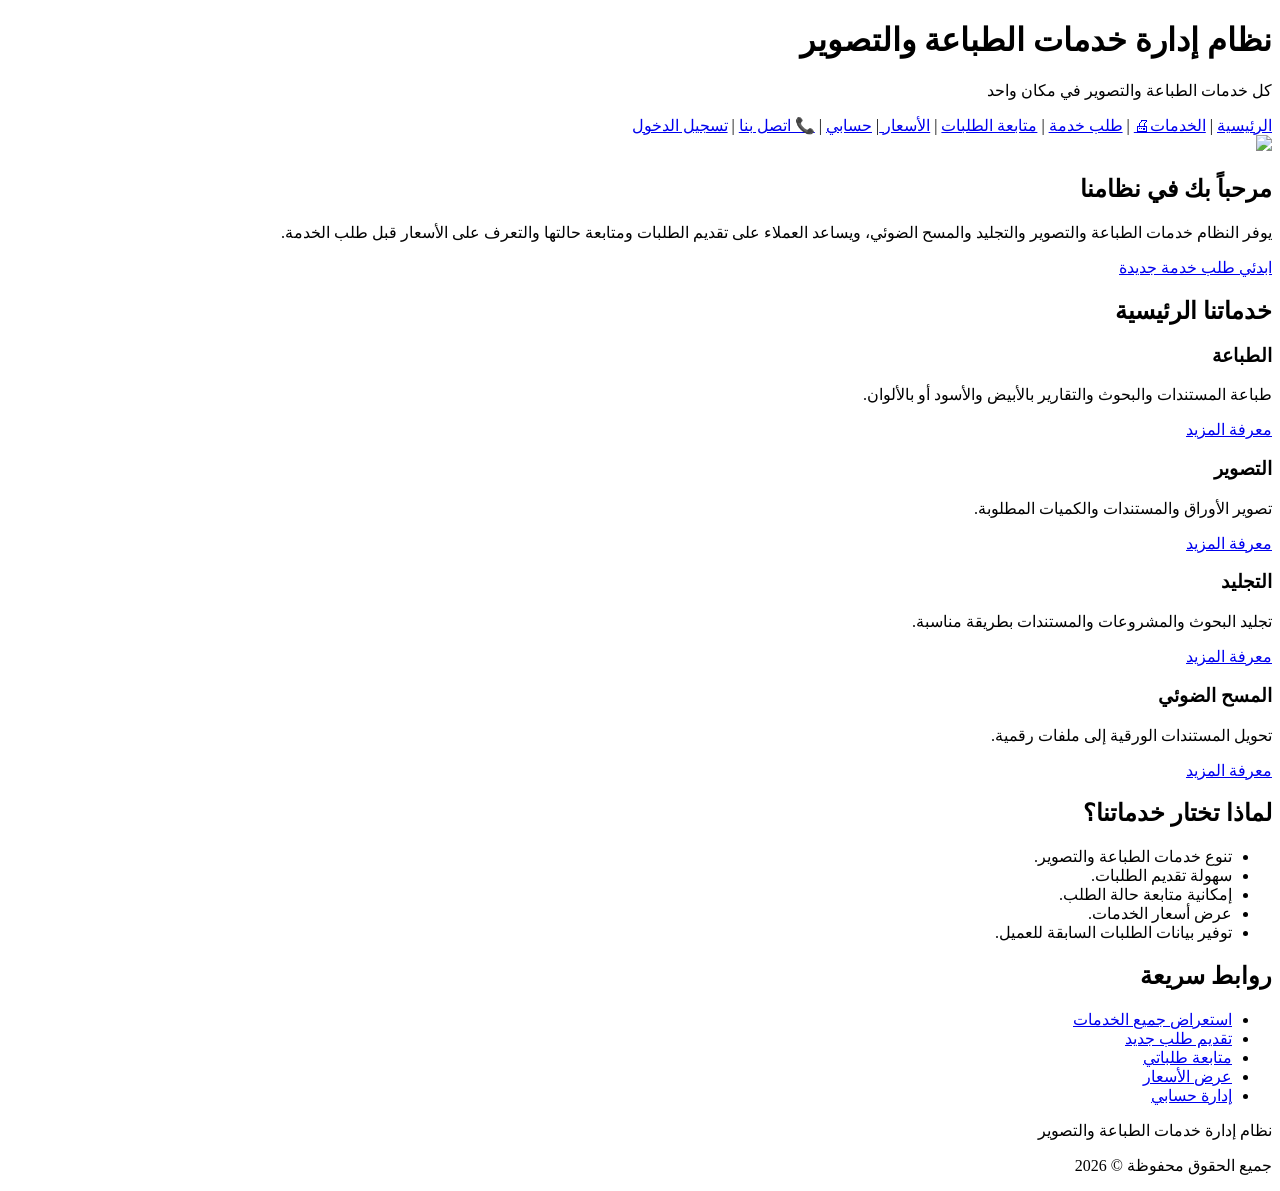
==== index.html @ e728798d "Add files via upload" ====
<!DOCTYPE html>
<html lang="ar" dir="rtl">
<head>
    <meta charset="UTF-8">
    <meta name="viewport" content="width=device-width, initial-scale=1.0">
    <title>الرئيسية - نظام الطباعة والتصوير</title>
</head>
<body>

<header>
    <h1>نظام إدارة خدمات الطباعة والتصوير</h1>
    
    <p>كل خدمات الطباعة والتصوير في مكان واحد</p>
</header>

<nav>
    <a href="index.html">الرئيسية</a> |
    <a href="services.html">الخدمات🖨</a> |
    <a href="new-order.html">طلب خدمة</a> |
    <a href="track-orders.html">متابعة الطلبات</a> |
    <a href="pricing.html">الأسعار </a> |
    <a href="my-account.html">حسابي</a> |
    <a href="contact.html">📞 اتصل بنا</a> |
    <a href="login.html">تسجيل الدخول</a>
</nav>
<img src="printhub-hero.png" width="900"/>
<main>
    <section>
        <h2>مرحباً بك في نظامنا</h2>
        <p>
            يوفر النظام خدمات الطباعة والتصوير والتجليد والمسح الضوئي،
            ويساعد العملاء على تقديم الطلبات ومتابعة حالتها والتعرف
            على الأسعار قبل طلب الخدمة.
        </p>
        <p><a href="new-order.html">ابدئي طلب خدمة جديدة</a></p>
    </section>

    <section>
        <h2>خدماتنا الرئيسية</h2>

        <article>
            <h3>الطباعة</h3>
            <p>طباعة المستندات والبحوث والتقارير بالأبيض والأسود أو بالألوان.</p>
            <a href="services.html">معرفة المزيد</a>
        </article>

        <article>
            <h3>التصوير</h3>
            <p>تصوير الأوراق والمستندات والكميات المطلوبة.</p>
            <a href="services.html">معرفة المزيد</a>
        </article>

        <article>
            <h3>التجليد</h3>
            <p>تجليد البحوث والمشروعات والمستندات بطريقة مناسبة.</p>
            <a href="services.html">معرفة المزيد</a>
        </article>

        <article>
            <h3>المسح الضوئي</h3>
            <p>تحويل المستندات الورقية إلى ملفات رقمية.</p>
            <a href="services.html">معرفة المزيد</a>
        </article>
    </section>

    <section>
        <h2>لماذا تختار خدماتنا؟</h2>
        <ul>
            <li>تنوع خدمات الطباعة والتصوير.</li>
            <li>سهولة تقديم الطلبات.</li>
            <li>إمكانية متابعة حالة الطلب.</li>
            <li>عرض أسعار الخدمات.</li>
            <li>توفير بيانات الطلبات السابقة للعميل.</li>
        </ul>
    </section>

    <section>
        <h2>روابط سريعة</h2>
        <ul>
            <li><a href="services.html">استعراض جميع الخدمات</a></li>
            <li><a href="new-order.html">تقديم طلب جديد</a></li>
            <li><a href="track-orders.html">متابعة طلباتي</a></li>
            <li><a href="pricing.html">عرض الأسعار</a></li>
            <li><a href="my-account.html">إدارة حسابي</a></li>
        </ul>
    </section>
</main>

<footer>
    <p>نظام إدارة خدمات الطباعة والتصوير</p>
    <p>جميع الحقوق محفوظة © 2026</p>
</footer>

</body>
</html>
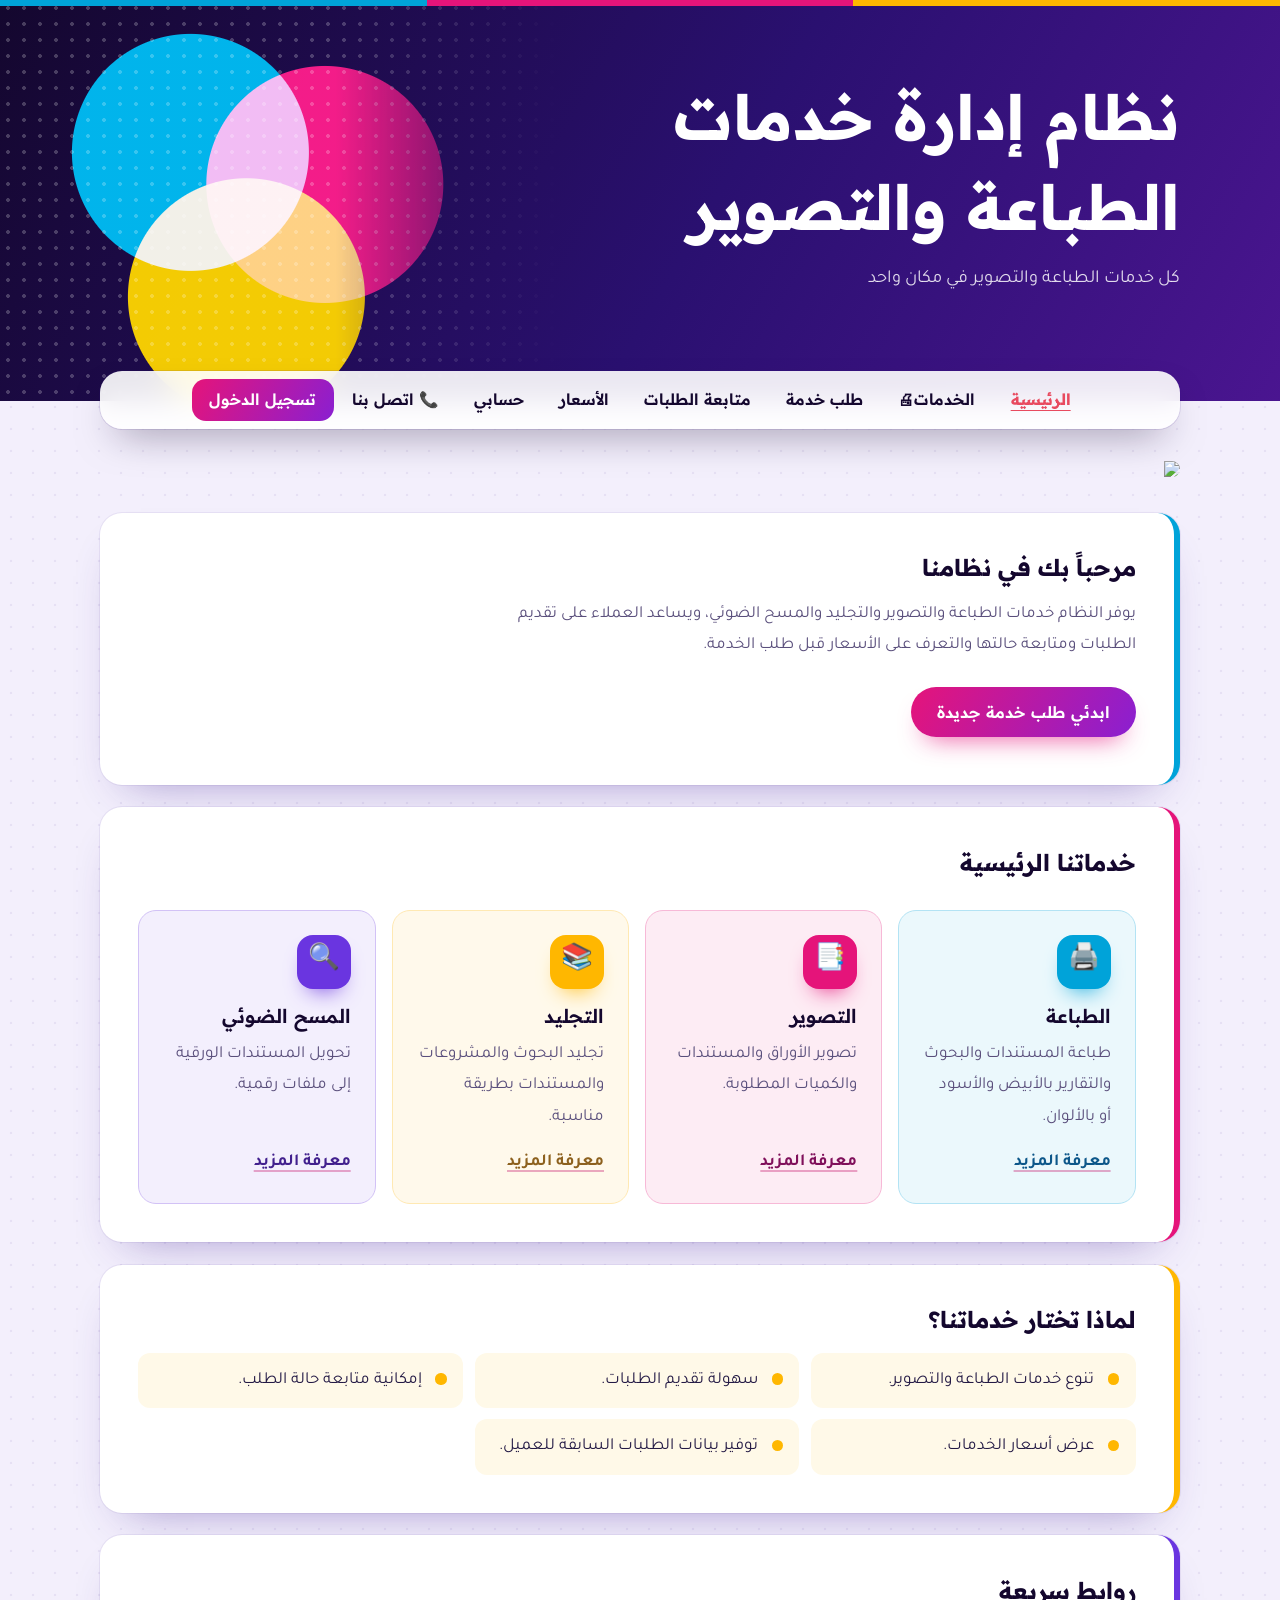
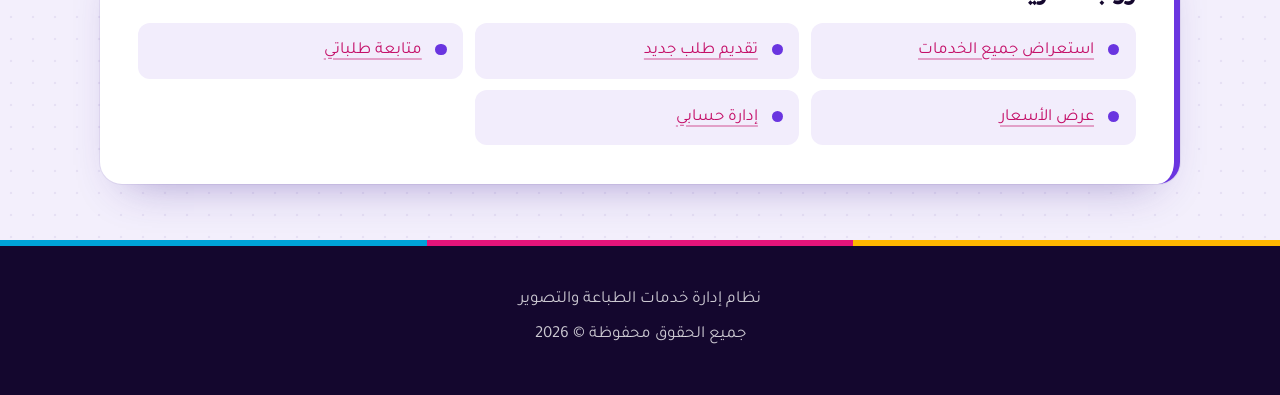
==== commit 85982d6c: "Update index.html" ====
--- a/index.html
+++ b/index.html
@@ -5,6 +5,9 @@
     <meta charset="UTF-8">
     <meta name="viewport" content="width=device-width, initial-scale=1.0">
     <title>الرئيسية - نظام الطباعة والتصوير</title>
+    <link rel="stylesheet" href="css/style.css">
+    <script src="js/main.js"></script>
+
 </head>
 <body>
 
--- a/css/style.css
+++ b/css/style.css
@@ -0,0 +1,489 @@
+/* ==========================================================
+   نظام إدارة خدمات الطباعة والتصوير — ملف التنسيق الموحّد
+   الفكرة: ألوان الطباعة الأربعة (سماوي / ماجنتا / أصفر / بنفسجي)
+   ========================================================== */
+
+@import url('https://fonts.googleapis.com/css2?family=Readex+Pro:wght@400;600;700&family=Tajawal:wght@400;500;700&display=swap');
+
+/* ---------- المتغيرات ---------- */
+:root {
+  --ink: #14072e;
+  --violet: #3a1c8f;
+  --c: #00a3d9;
+  --m: #e5147a;
+  --y: #ffb700;
+  --k: #6a35e0;
+  --paper: #f3effc;
+  --text: #241a45;
+  --muted: #5a4f7c;
+  --line: #e6def8;
+  --accent: var(--m);
+  --w: 1080px;
+  --head: 'Readex Pro', 'Tajawal', Tahoma, sans-serif;
+  --body: 'Tajawal', 'Segoe UI', Tahoma, sans-serif;
+}
+
+/* ---------- الأساس ---------- */
+*, *::before, *::after { box-sizing: border-box; }
+
+html { -webkit-text-size-adjust: 100%; }
+
+body {
+  margin: 0;
+  min-height: 100vh;
+  display: flex;
+  flex-direction: column;
+  font-family: var(--body);
+  font-size: 1.06rem;
+  line-height: 1.85;
+  color: var(--text);
+  background:
+    radial-gradient(rgba(58, 28, 143, .07) 1px, transparent 1.6px) 0 0 / 22px 22px,
+    var(--paper);
+}
+
+::selection { background: var(--m); color: #fff; }
+
+h1, h2, h3 { font-family: var(--head); color: var(--ink); line-height: 1.45; }
+h2 { font-size: 1.45rem; font-weight: 700; margin: 0 0 .9rem; }
+h3 { font-size: 1.2rem; font-weight: 600; margin: 0 0 .5rem; color: var(--violet); }
+
+p { margin: .6rem 0; max-width: 72ch; color: var(--muted); }
+
+a {
+  color: #c40f68;
+  text-decoration-thickness: 2px;
+  text-underline-offset: 5px;
+  text-decoration-color: color-mix(in srgb, #c40f68 35%, transparent);
+  transition: color .2s, text-decoration-color .2s;
+}
+a:hover { color: var(--violet); text-decoration-color: currentColor; }
+
+a:focus-visible, button:focus-visible {
+  outline: 3px solid var(--c);
+  outline-offset: 3px;
+}
+
+/* ---------- الترويسة ---------- */
+header {
+  --gutter: max(1.25rem, calc((100% - var(--w)) / 2));
+  position: relative;
+  overflow: hidden;
+  color: #fff;
+  background: linear-gradient(120deg, #14072e 0%, #2a1070 55%, #4a1590 100%);
+  padding: 3.2rem var(--gutter) 5.2rem;
+}
+
+/* دوائر الألوان المتداخلة مع نقاط الطباعة */
+header::before {
+  content: "";
+  position: absolute;
+  inset-block: 0;
+  inset-inline-end: 0;
+  width: min(52%, 560px);
+  pointer-events: none;
+  background-image:
+    radial-gradient(circle at 34% 38%, rgba(0, 190, 245, .95) 0 118px, transparent 119px),
+    radial-gradient(circle at 58% 46%, rgba(255, 30, 140, .95) 0 118px, transparent 119px),
+    radial-gradient(circle at 44% 74%, rgba(255, 214, 0, .95) 0 118px, transparent 119px),
+    radial-gradient(rgba(255, 255, 255, .22) 1.6px, transparent 2.2px);
+  background-size: 100% 100%, 100% 100%, 100% 100%, 16px 16px;
+  background-repeat: no-repeat, no-repeat, no-repeat, repeat;
+  background-blend-mode: screen, screen, screen, normal;
+  -webkit-mask-image: linear-gradient(to right, #000 0%, #000 60%, transparent 100%);
+  mask-image: linear-gradient(to right, #000 0%, #000 60%, transparent 100%);
+  animation: register 1.1s cubic-bezier(.2, .8, .2, 1) both;
+}
+
+/* شريط الألوان الأربعة أعلى الصفحة */
+header::after {
+  content: "";
+  position: absolute;
+  inset: 0 0 auto 0;
+  height: 6px;
+  background: linear-gradient(90deg, var(--c) 0 33.33%, var(--m) 0 66.66%, var(--y) 0);
+  z-index: 2;
+}
+
+header > * { position: relative; z-index: 1; }
+
+header h1 {
+  margin: 0 0 .6rem;
+  font-size: clamp(1.9rem, 4.4vw, 3.1rem);
+  font-weight: 700;
+  color: #fff;
+  max-width: 24ch;
+  text-wrap: balance;
+}
+
+header p {
+  margin: 0;
+  font-size: 1.15rem;
+  color: rgba(255, 255, 255, .84);
+  max-width: 44ch;
+}
+
+/* الصفحة الرئيسية (فيها صورة رئيسية): ترويسة أكبر */
+body:has(> img) header { padding-block: 4.5rem 6.5rem; }
+body:has(> img) header h1 { font-size: clamp(2.2rem, 5.4vw, 3.9rem); }
+
+@keyframes register {
+  from { background-position: -46px 24px, 52px -18px, -20px 46px, 0 0; }
+  to   { background-position: 0 0, 0 0, 0 0, 0 0; }
+}
+
+/* ---------- شريط التنقل ---------- */
+nav {
+  position: sticky;
+  top: 12px;
+  z-index: 50;
+  display: flex;
+  flex-wrap: nowrap;
+  justify-content: safe center;
+  overflow-x: auto;
+  scrollbar-width: none;
+  width: min(var(--w), 100% - 2rem);
+  margin: -30px auto 0;
+  padding: 8px;
+  background: rgba(255, 255, 255, .9);
+  -webkit-backdrop-filter: blur(14px);
+  backdrop-filter: blur(14px);
+  border-radius: 22px;
+  box-shadow: 0 18px 40px -18px rgba(20, 7, 46, .55), 0 0 0 1px rgba(58, 28, 143, .10);
+  /* إخفاء فواصل "|" الموجودة في النص */
+  font-size: 0;
+  color: transparent;
+}
+nav::-webkit-scrollbar { display: none; }
+
+nav a {
+  font: 600 .98rem/1 var(--head);
+  color: var(--ink);
+  text-decoration: none;
+  white-space: nowrap;
+  padding: .85rem 1.1rem;
+  border-radius: 14px;
+  transition: background .2s, color .2s;
+}
+nav a:hover { background: #efe8ff; color: var(--violet); }
+
+nav a[href="login.html"] {
+  color: #fff;
+  background: linear-gradient(120deg, var(--m), #8a1fd1);
+}
+nav a[href="login.html"]:hover { color: #fff; filter: brightness(1.1); }
+
+/* ---------- الصورة الرئيسية ---------- */
+nav + img {
+  display: block;
+  width: min(var(--w), 100% - 2rem);
+  height: auto;
+  margin: 2rem auto 0;
+  border-radius: 24px;
+  box-shadow: 0 26px 50px -28px rgba(58, 28, 143, .6);
+}
+
+/* ---------- المحتوى ---------- */
+main {
+  width: min(var(--w), 100% - 2rem);
+  margin: 2.2rem auto 3.5rem;
+  flex: 1 0 auto;
+}
+
+main:has(> section) { display: flex; flex-direction: column; gap: 1.4rem; }
+
+/* البطاقات: كل قسم، أو الصفحة كاملة إن لم تكن مقسّمة */
+main > section,
+main:not(:has(> section)) {
+  background: #fff;
+  border-radius: 22px;
+  border-inline-start: 6px solid var(--accent);
+  padding: clamp(1.3rem, 3vw, 2.4rem);
+  box-shadow: 0 22px 44px -26px rgba(58, 28, 143, .45), 0 0 0 1px rgba(58, 28, 143, .07);
+}
+
+/* دورة ألوان الأقسام: سماوي ← ماجنتا ← أصفر ← بنفسجي */
+main > section:nth-of-type(4n+1) { --accent: var(--c); }
+main > section:nth-of-type(4n+2) { --accent: var(--m); }
+main > section:nth-of-type(4n+3) { --accent: var(--y); }
+main > section:nth-of-type(4n+4) { --accent: var(--k); }
+
+main > section > h2:first-child,
+main > h2:first-child { margin-top: 0; }
+main > h2:not(:first-child) { margin-top: 2.4rem; }
+
+/* صفحات الدخول والتسجيل: بطاقة ضيقة */
+main:not(:has(> section)):has(> form):not(:has(select, textarea, table)) {
+  width: min(500px, 100% - 2rem);
+}
+/* صفحة الطلب الجديد: بطاقة متوسطة */
+main:not(:has(> section)):has(> form select) {
+  width: min(780px, 100% - 2rem);
+}
+
+/* ---------- بطاقات الخدمات (الصفحة الرئيسية) ---------- */
+section:has(> article) {
+  display: grid;
+  grid-template-columns: repeat(auto-fit, minmax(220px, 1fr));
+  gap: 1rem;
+}
+section:has(> article) > :not(article) { grid-column: 1 / -1; }
+
+article { --accent: var(--c); }
+article:nth-of-type(4n+2) { --accent: var(--m); }
+article:nth-of-type(4n+3) { --accent: var(--y); }
+article:nth-of-type(4n+4) { --accent: var(--k); }
+
+article {
+  display: flex;
+  flex-direction: column;
+  gap: .3rem;
+  padding: 1.5rem;
+  border-radius: 18px;
+  background: color-mix(in srgb, var(--accent) 8%, #fff);
+  border: 1px solid color-mix(in srgb, var(--accent) 30%, #fff);
+}
+article::before {
+  display: grid;
+  place-items: center;
+  width: 54px;
+  height: 54px;
+  margin-bottom: .6rem;
+  border-radius: 16px;
+  background: var(--accent);
+  font-size: 1.6rem;
+  line-height: 1;
+  box-shadow: 0 12px 22px -12px var(--accent);
+}
+article:nth-of-type(1)::before { content: "🖨️"; }
+article:nth-of-type(2)::before { content: "📑"; }
+article:nth-of-type(3)::before { content: "📚"; }
+article:nth-of-type(4)::before { content: "🔍"; }
+
+article h3 { color: var(--ink); margin: 0; }
+article p { flex: 1; margin: .2rem 0 .6rem; }
+article a {
+  align-self: flex-start;
+  font-weight: 700;
+  color: color-mix(in srgb, var(--accent) 50%, #1a0b3b);
+}
+
+/* ---------- القوائم ---------- */
+ul {
+  list-style: none;
+  margin: 1rem 0 0;
+  padding: 0;
+  display: grid;
+  grid-template-columns: repeat(auto-fit, minmax(260px, 1fr));
+  gap: .7rem;
+}
+li {
+  position: relative;
+  padding: .75rem 1rem;
+  padding-inline-start: 2.6rem;
+  border-radius: 12px;
+  background: color-mix(in srgb, var(--accent) 9%, #fff);
+}
+li::before {
+  content: "";
+  position: absolute;
+  inset-inline-start: 1.05rem;
+  top: 1.3rem;
+  width: .7rem;
+  height: .7rem;
+  border-radius: 50%;
+  background: var(--accent);
+}
+
+/* ---------- أزرار الدعوة للإجراء (روابط طلب الخدمة) ---------- */
+section > p > a[href="new-order.html"],
+main > p > a[href="new-order.html"],
+section > a[href="new-order.html"] {
+  display: inline-flex;
+  align-items: center;
+  margin-top: 1rem;
+  padding: .85rem 1.6rem;
+  border-radius: 999px;
+  font: 600 1rem/1.4 var(--head);
+  color: #fff;
+  text-decoration: none;
+  background: linear-gradient(120deg, var(--m), #8a1fd1);
+  box-shadow: 0 14px 26px -14px rgba(229, 20, 122, .8);
+  transition: transform .2s, box-shadow .2s;
+}
+section > p > a[href="new-order.html"]:hover,
+main > p > a[href="new-order.html"]:hover,
+section > a[href="new-order.html"]:hover {
+  color: #fff;
+  transform: translateY(-2px);
+  box-shadow: 0 18px 30px -14px rgba(229, 20, 122, .9);
+}
+
+/* ---------- الجداول ---------- */
+table {
+  width: 100%;
+  margin: 1rem 0;
+  border: 0;
+  border-collapse: separate;
+  border-spacing: 0;
+  border-radius: 16px;
+  overflow: hidden;
+  background: #fff;
+  box-shadow: 0 0 0 1px var(--line);
+  font-size: .98rem;
+}
+caption {
+  position: absolute;
+  width: 1px; height: 1px;
+  overflow: hidden;
+  clip-path: inset(50%);
+}
+th, td {
+  border: 0;
+  border-bottom: 1px solid var(--line);
+  padding: .9rem 1.1rem;
+  text-align: start;
+}
+thead th {
+  font: 600 .95rem/1.4 var(--head);
+  color: #fff;
+  white-space: nowrap;
+  background: #2a1070;
+  border-bottom: 0;
+}
+tbody tr:nth-child(even) td { background: #faf7ff; }
+tbody tr:hover td { background: #f1eaff; }
+tbody tr:last-child td { border-bottom: 0; }
+td:first-child { font-weight: 700; color: var(--violet); }
+
+/* جدول المؤشرات (عمودان): أرقام كبيرة */
+table:has(th:nth-child(2):last-child) td:last-child {
+  font: 700 1.25rem/1.4 var(--head);
+  color: var(--m);
+  font-variant-numeric: tabular-nums;
+}
+/* جداول الأسعار (4 أعمدة داخل الصفحة مباشرة) */
+main > table:has(th:nth-child(4):last-child) td:last-child {
+  font: 700 1.1rem/1.4 var(--head);
+  color: var(--m);
+  font-variant-numeric: tabular-nums;
+}
+
+/* ---------- النماذج ---------- */
+form { margin: 0; }
+form br { display: none; }
+
+label {
+  display: block;
+  margin: 1.25rem 0 .5rem;
+  font: 600 .95rem/1.5 var(--head);
+  color: var(--ink);
+}
+form > label:first-child { margin-top: 0; }
+form > h2 { margin-top: 2rem; }
+
+input, select, textarea {
+  display: block;
+  width: 100%;
+  font: inherit;
+  color: var(--text);
+  background: #faf8ff;
+  border: 2px solid var(--line);
+  border-radius: 14px;
+  padding: .8rem 1rem;
+  transition: border-color .2s, box-shadow .2s, background .2s;
+}
+input::placeholder, textarea::placeholder { color: #a89fc4; }
+textarea { resize: vertical; min-height: 7rem; }
+
+input:hover, select:hover, textarea:hover { border-color: #cfc1f3; }
+input:focus, select:focus, textarea:focus {
+  outline: none;
+  background: #fff;
+  border-color: var(--m);
+  box-shadow: 0 0 0 4px rgba(0, 163, 217, .22);
+}
+
+select {
+  appearance: none;
+  -webkit-appearance: none;
+  padding-inline-end: 2.6rem;
+  cursor: pointer;
+  background-image: url("data:image/svg+xml;utf8,<svg xmlns='http://www.w3.org/2000/svg' width='14' height='9' viewBox='0 0 14 9'><path d='M1 1.5l6 6 6-6' fill='none' stroke='%233a1c8f' stroke-width='2' stroke-linecap='round'/></svg>");
+  background-repeat: no-repeat;
+  background-position: left .95rem center;
+}
+
+/* قائمة تغيير الحالة داخل جداول الإدارة */
+td select { width: auto; min-width: 150px; padding-block: .5rem; border-radius: 10px; }
+
+/* نموذج البحث عن طلب */
+form:has(#order-number) {
+  display: flex;
+  flex-wrap: wrap;
+  gap: .75rem;
+}
+form:has(#order-number) label { width: 100%; margin: 0; }
+form:has(#order-number) input { flex: 1 1 220px; width: auto; }
+form:has(#order-number) button { margin: 0; }
+
+/* ---------- الأزرار ---------- */
+button {
+  margin-top: 1.75rem;
+  padding: .95rem 1.8rem;
+  border: 0;
+  border-radius: 14px;
+  font: 600 1rem/1.4 var(--head);
+  color: #fff;
+  cursor: pointer;
+  background: linear-gradient(120deg, var(--m), #8a1fd1);
+  box-shadow: 0 14px 26px -14px rgba(229, 20, 122, .85);
+  transition: transform .2s, box-shadow .2s, filter .2s;
+}
+button:hover { transform: translateY(-2px); filter: brightness(1.06); }
+button:active { transform: translateY(0); }
+
+button[type="reset"] {
+  color: var(--violet);
+  background: #fff;
+  box-shadow: inset 0 0 0 2px #d9cdf6;
+}
+button + button { margin-inline-start: .75rem; }
+
+main:not(:has(> section)):has(> form):not(:has(select, textarea, table)) button { width: 100%; }
+
+/* ---------- التذييل ---------- */
+footer {
+  position: relative;
+  margin-top: auto;
+  padding: 2.6rem 1.5rem;
+  text-align: center;
+  color: rgba(255, 255, 255, .78);
+  background: var(--ink);
+}
+footer::before {
+  content: "";
+  position: absolute;
+  inset: 0 0 auto 0;
+  height: 6px;
+  background: linear-gradient(90deg, var(--c) 0 33.33%, var(--m) 0 66.66%, var(--y) 0);
+}
+footer p { margin: .2rem auto; max-width: none; color: inherit; }
+footer a { color: var(--y); font-weight: 700; text-decoration-color: transparent; }
+footer a:hover { color: #fff; text-decoration-color: currentColor; }
+footer:not(:has(p)) { display: none; }
+
+/* ---------- الجوال ---------- */
+@media (max-width: 720px) {
+  header { padding-block: 2.6rem 4.4rem; }
+  header::before { width: 85%; opacity: .32; }
+  ul { grid-template-columns: 1fr; }
+  table { display: block; overflow-x: auto; }
+  button { width: 100%; }
+  button + button { margin-inline-start: 0; margin-top: .75rem; }
+  form:has(#order-number) button { width: 100%; }
+}
+
+@media (prefers-reduced-motion: reduce) {
+  *, *::before, *::after { animation: none !important; transition: none !important; }
+}
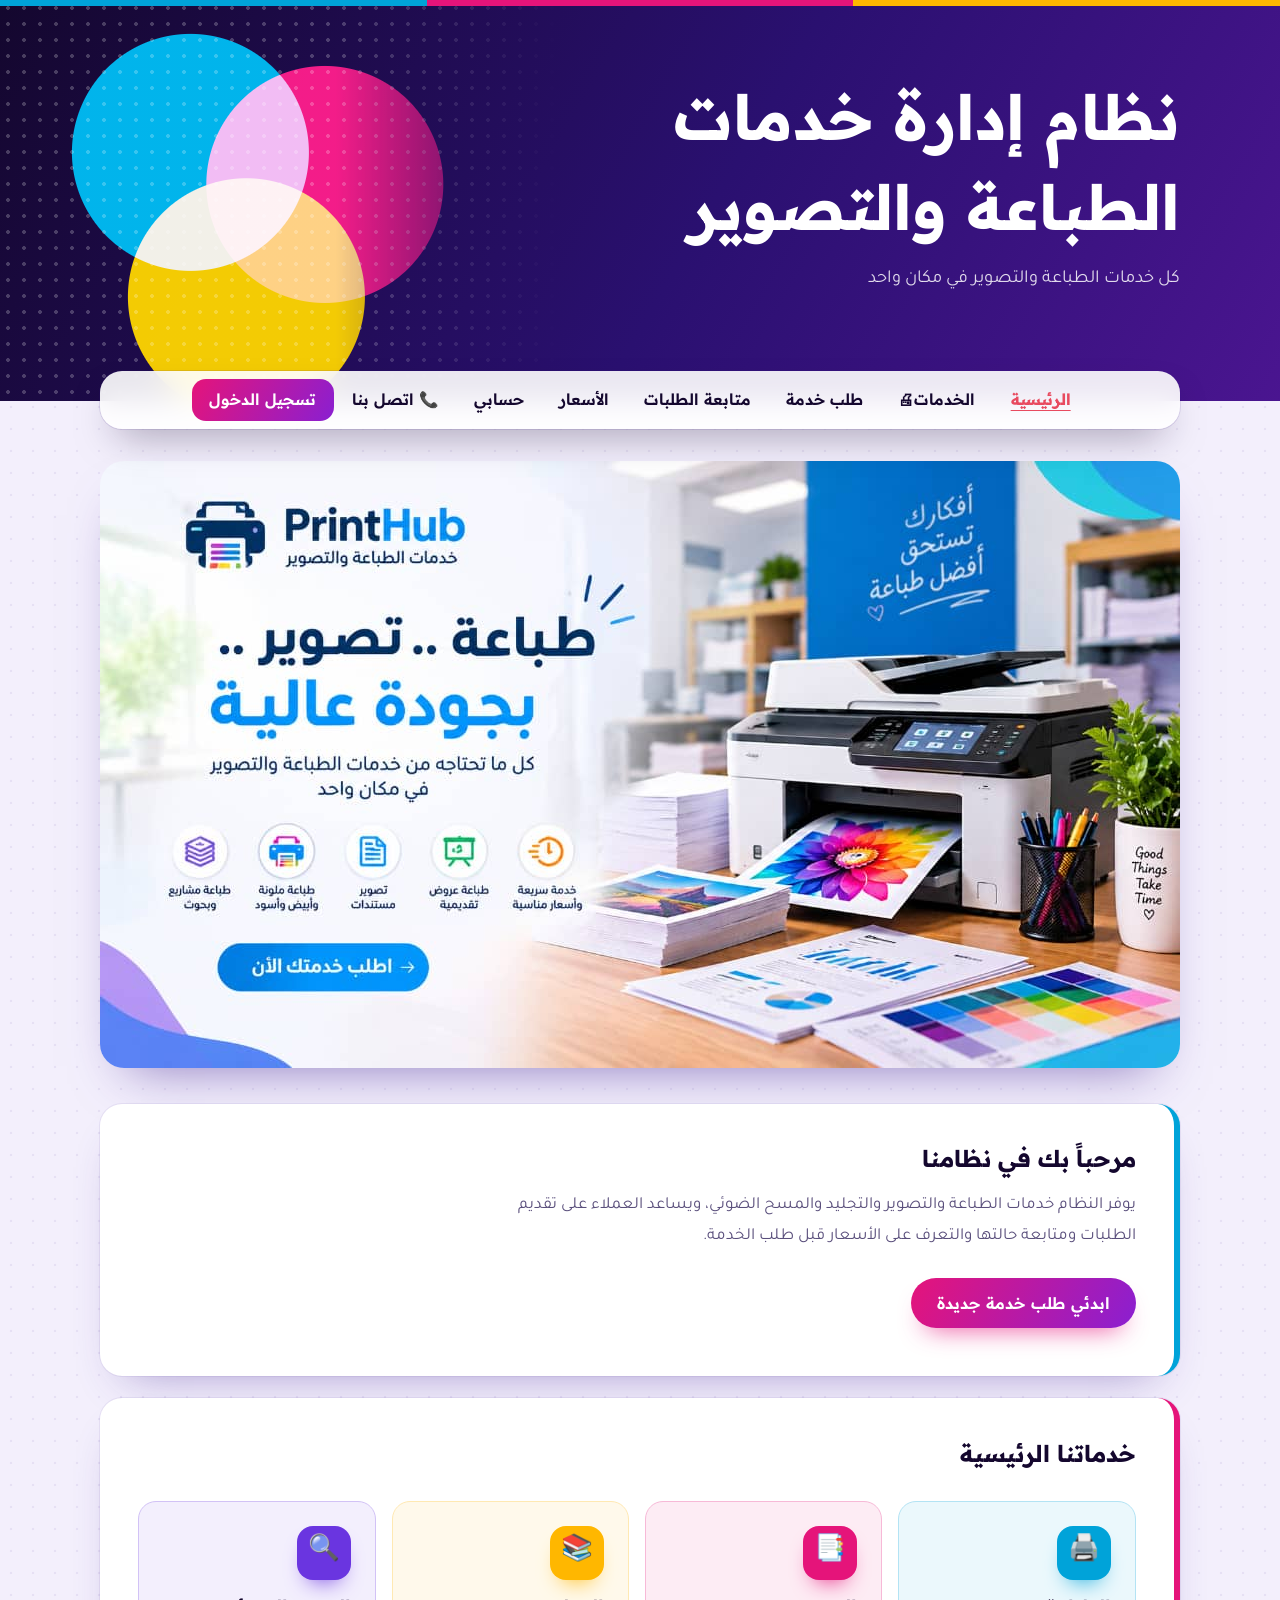
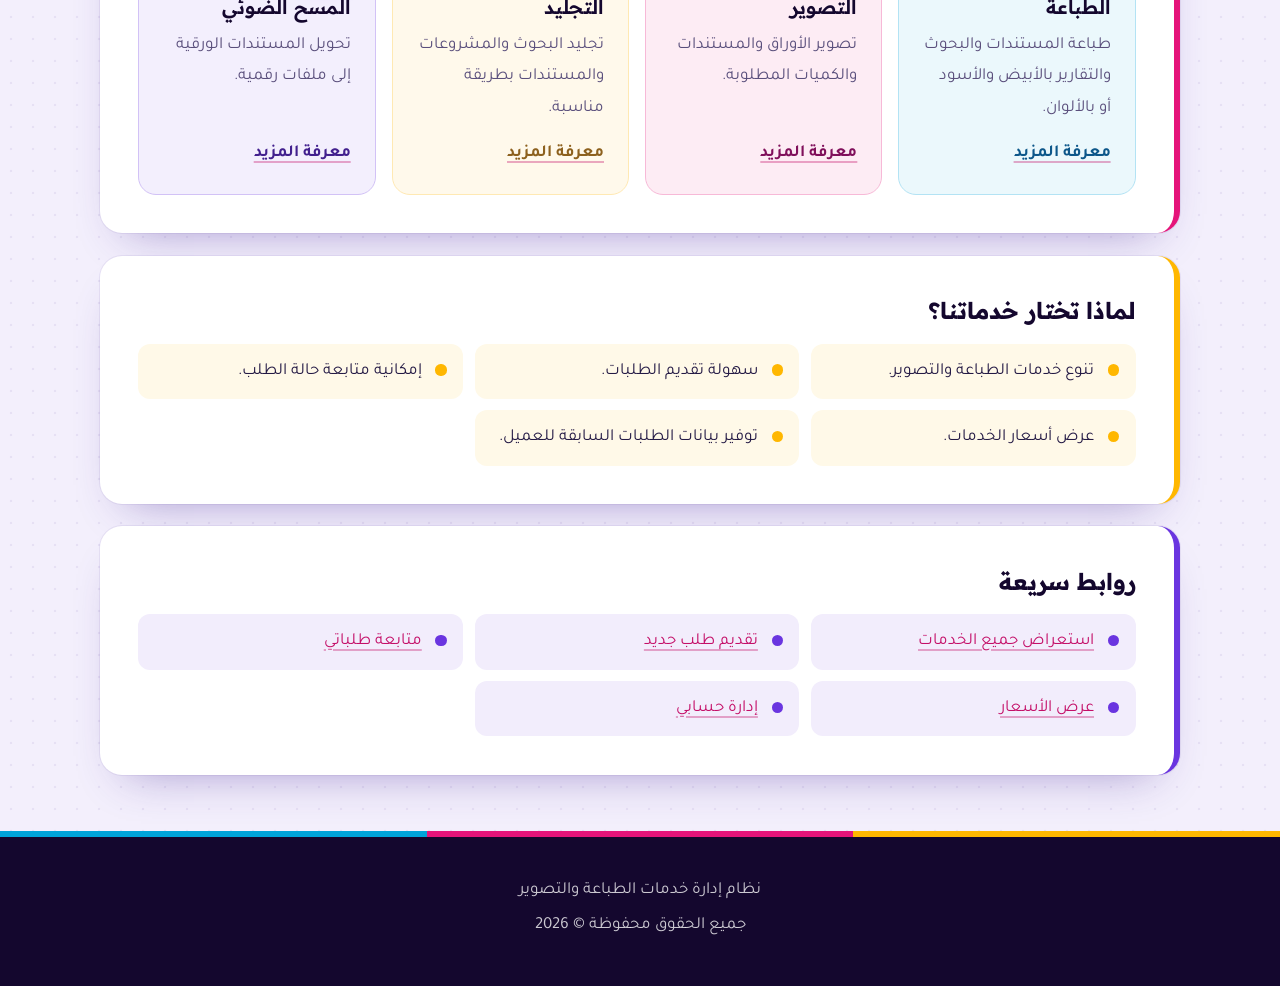
==== commit b3755a5d: "Update index.html" ====
--- a/index.html
+++ b/index.html
@@ -27,7 +27,7 @@
     <a href="contact.html">📞 اتصل بنا</a> |
     <a href="login.html">تسجيل الدخول</a>
 </nav>
-<img src="printhub-hero.png" width="900"/>
+<img src="printhub-hero.jpg" width="900"/>
 <main>
     <section>
         <h2>مرحباً بك في نظامنا</h2>
